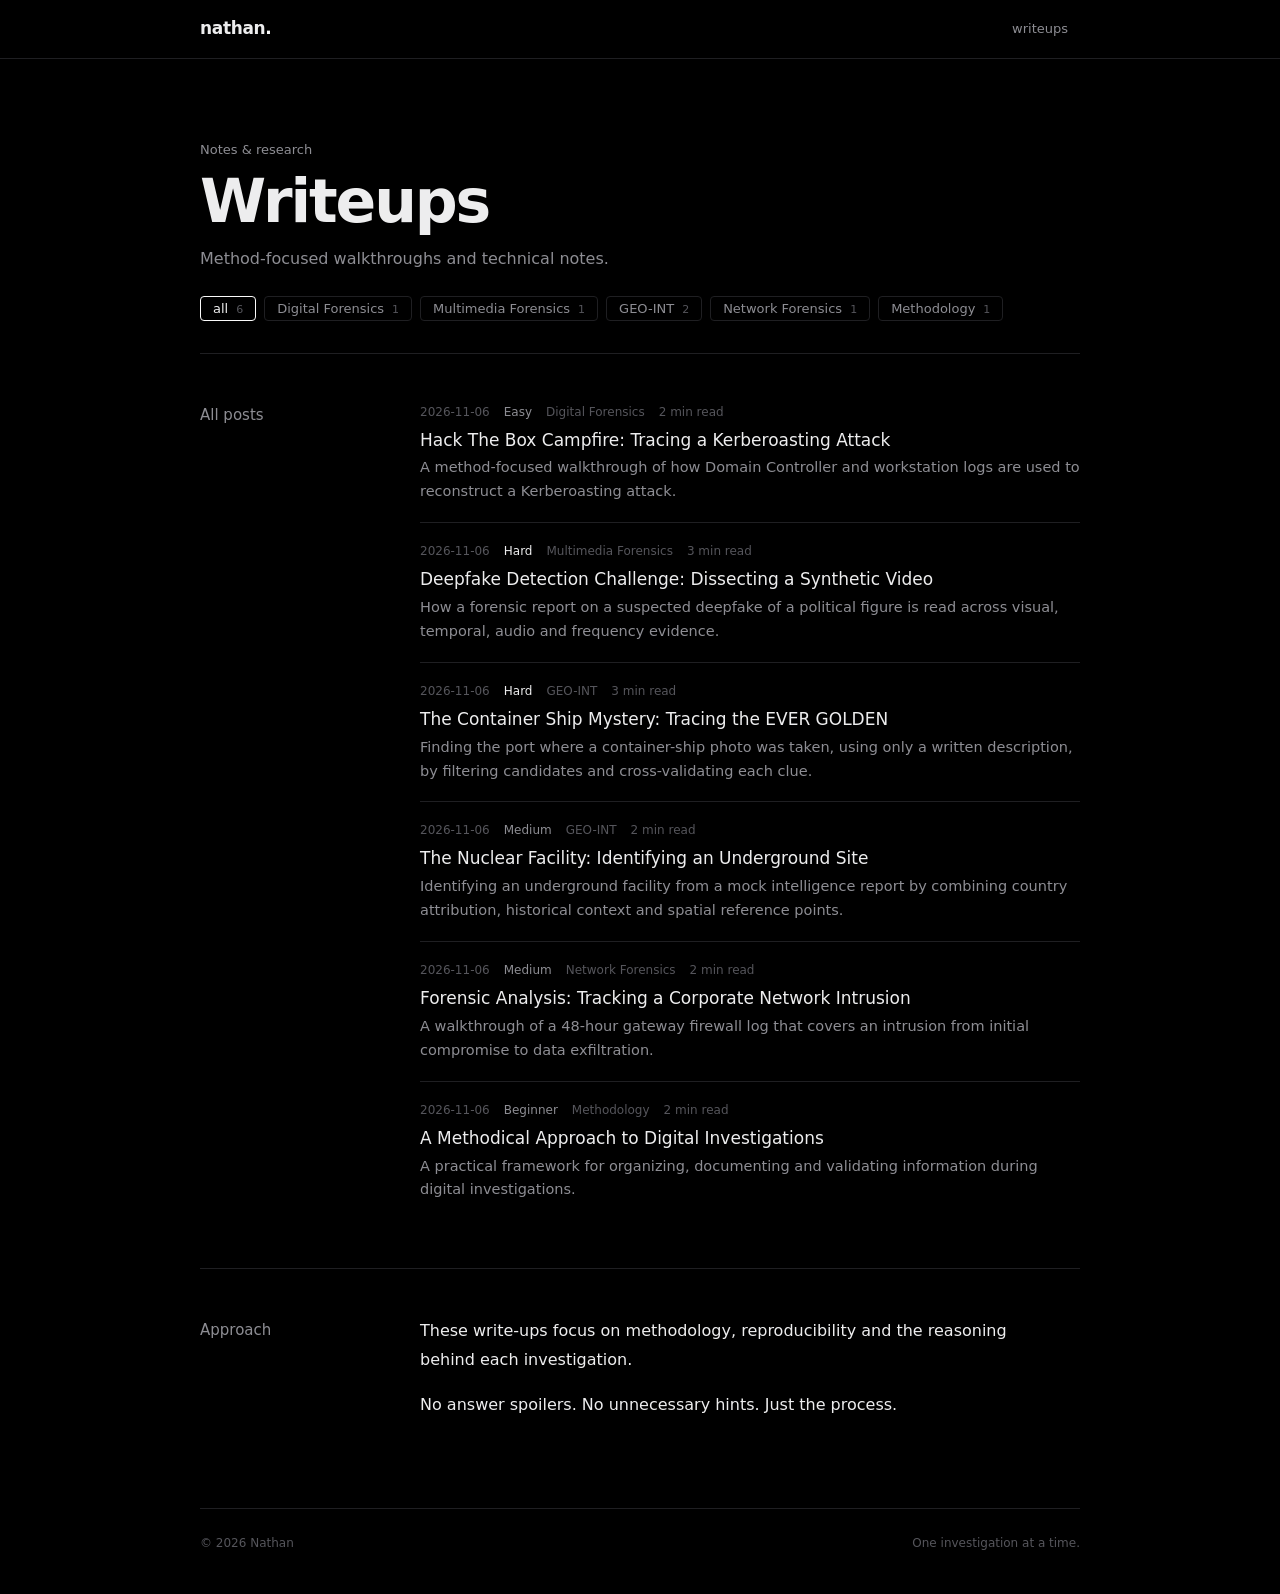
==== writeups/index.html @ 348d6dcd "Upload portfolio v26" ====
<!DOCTYPE html>
<html lang="en">
<head>
  <meta charset="UTF-8">
  <meta name="viewport" content="width=device-width, initial-scale=1">
  <title>Writeups — Nathan</title>
  <meta name="description" content="Technical write-ups covering OSINT, blue team security, forensics and methodology.">
  <meta name="theme-color" content="#000000">
  <link rel="icon" href="/assets/img/favicon.svg" type="image/svg+xml">
  <link rel="apple-touch-icon" href="/assets/img/apple-touch-icon.png">
  <meta property="og:type" content="website">
  <meta property="og:title" content="Writeups — Nathan">
  <meta property="og:description" content="Method-focused security write-ups.">
  <meta property="og:image" content="/assets/img/og.png">
  <meta name="twitter:card" content="summary_large_image">
  <link rel="preload" href="/assets/fonts/poppins-regular.woff" as="font" type="font/woff" crossorigin>
  <link rel="preload" href="/assets/fonts/poppins-bold.woff" as="font" type="font/woff" crossorigin>
  <link rel="stylesheet" href="/assets/css/style.css?v=18">
  <script type="application/ld+json">
  {
    "@context": "https://schema.org",
    "@type": "Person",
    "name": "Nathan",
    "alternateName": "skibidin4than",
    "url": "/",
    "sameAs": [
      "https://github.com/skibidin4than",
      "https://www.credly.com/users/skibidin4than/badges"
    ]
  }
  </script>
  <script src="/assets/js/main.js?v=10" defer></script>
  <script src="/assets/js/writeups.js?v=2" defer></script>
</head>
<body class="home writeups-page">
  <header class="site-header">
    <nav class="nav container" aria-label="Main navigation">
      <a class="nav-brand" href="/">nathan<span>.</span></a>
      <div class="nav-links">
        <a class="nav-link active" href="/writeups/">writeups</a>
      </div>
    </nav>
  </header>
  <main class="container page-content">
    <section class="hero" aria-labelledby="writeups-title">
      <p class="hero-kicker">Notes &amp; research</p>
      <h1 id="writeups-title">Writeups</h1>
      <p class="hero-tag">Method-focused walkthroughs and technical notes.</p>
      <div id="writeup-filters" class="filters" role="group" aria-label="Filter by category"></div>
    </section>

    <section class="section" id="posts">
      <h2 class="section-heading">All posts</h2>
      <div class="section-content">
        <div id="writeup-list" class="writeup-list" aria-live="polite">
          <p class="writeup-message">Loading write-ups...</p>
        </div>
        <noscript><p class="writeup-message">JavaScript is required to load the write-up index.</p></noscript>
      </div>
    </section>

    <section class="section" id="approach">
      <h2 class="section-heading">Approach</h2>
      <div class="section-content">
        <p class="body-text">These write-ups focus on methodology, reproducibility and the reasoning behind each investigation.</p>
        <p class="body-text">No answer spoilers. No unnecessary hints. Just the process.</p>
      </div>
    </section>
  </main>
  <footer class="site-footer container">
    <p class="footer-copy">© 2026 Nathan</p>
    <p class="footer-note">One investigation at a time.</p>
  </footer>
</body>
</html>
---- assets/css/style.css ----
@font-face {
  font-family: "Poppins";
  src: url("/assets/fonts/poppins-regular.woff") format("woff");
  font-weight: 400;
  font-style: normal;
  font-display: swap;
}

@font-face {
  font-family: "Poppins";
  src: url("/assets/fonts/poppins-medium.woff") format("woff");
  font-weight: 500;
  font-style: normal;
  font-display: swap;
}

@font-face {
  font-family: "Poppins";
  src: url("/assets/fonts/poppins-bold.woff") format("woff");
  font-weight: 700;
  font-style: normal;
  font-display: swap;
}

:root {
  color-scheme: dark;
  --bg: #000;
  --surface: #0b0b0c;
  --line: #1f1f22;
  --text: #ededee;
  --muted: #8d8d93;
  --faint: #55555b;
  --accent: #fafafa;
  --sans: "Poppins", system-ui, -apple-system, "Segoe UI", Roboto, sans-serif;
  --mono: ui-monospace, "SFMono-Regular", "JetBrains Mono", Consolas, "Liberation Mono", monospace;
  --measure: 880px;
}

* {
  box-sizing: border-box;
}

html {
  scroll-behavior: smooth;
  scroll-padding-top: 80px;
  -webkit-text-size-adjust: 100%;
  background: var(--bg);
}

body {
  margin: 0;
  min-height: 100vh;
  background: var(--bg);
  color: var(--text);
  font-family: var(--sans);
  font-size: 16px;
  line-height: 1.75;
  -webkit-font-smoothing: antialiased;
  overflow-wrap: break-word;
}

a {
  color: inherit;
  text-decoration: none;
}

a:focus-visible,
button:focus-visible {
  outline: 2px solid var(--accent);
  outline-offset: 4px;
  border-radius: 4px;
}

::selection {
  background: #fafafa;
  color: #000;
}

.container {
  width: min(100% - 48px, var(--measure));
  margin-inline: auto;
}

/* ---------- header ---------- */

.site-header {
  position: sticky;
  top: 0;
  z-index: 10;
  background: #000;
  border-bottom: 1px solid var(--line);
}

.nav {
  height: 58px;
  display: flex;
  align-items: center;
  justify-content: space-between;
}

.nav-brand {
  font-weight: 700;
  font-size: 17px;
  letter-spacing: -.02em;
}

.nav-brand span {
  color: var(--accent);
}

.nav-links {
  display: flex;
  gap: 4px;
}

.nav-link {
  padding: 4px 12px;
  color: var(--muted);
  font-family: var(--sans);
  font-size: 13px;
  transition: color .2s;
}

.nav-link:hover,
.nav-link.active {
  color: var(--text);
}

.nav-link.active {
  box-shadow: inset 0 -2px 0 var(--accent);
}

.page-content {
  padding-top: 56px;
}

/* ---------- hero ---------- */

.hero {
  padding: 0 0 48px;
  border-bottom: 1px solid var(--line);
}

.avatar {
  width: 88px;
  height: 88px;
  margin: 0 0 28px;
}

.avatar img {
  display: block;
  width: 88px;
  height: 88px;
  border-radius: 50%;
  object-fit: cover;
  border: 1px solid var(--line);
  filter: grayscale(1) contrast(1.05);
}

.hero-kicker {
  margin: 0 0 8px;
  color: var(--muted);
  font-family: var(--sans);
  font-size: 13px;
}

.hero h1 {
  margin: 0;
  font-size: clamp(40px, 11vw, 60px);
  line-height: 1.05;
  font-weight: 700;
  letter-spacing: -.035em;
}

.hero-tag {
  margin: 14px 0 0;
  color: var(--muted);
  font-size: 17px;
  line-height: 1.55;
}

.hero-tag {
  max-width: 46ch;
  font-size: 16px;
}

.hero-by {
  display: block;
  margin-top: 8px;
  color: var(--faint);
  font-size: 13px;
}

.hero-by a {
  border-bottom: 1px solid var(--faint);
  color: var(--muted);
  transition: color .2s, border-color .2s;
}

.hero-by a:hover {
  color: var(--text);
  border-color: var(--text);
}

.icons {
  display: flex;
  flex-wrap: wrap;
  gap: 6px 22px;
  margin-top: 28px;
}

.icon-link {
  display: inline-flex;
  align-items: center;
  gap: 8px;
  color: var(--muted);
  font-family: var(--sans);
  font-size: 13px;
  transition: color .2s;
}

.icon-link:hover {
  color: var(--text);
}

.icon-circle {
  display: grid;
  place-items: center;
}

.icon-circle svg {
  width: 16px;
  height: 16px;
  fill: none;
  stroke: var(--accent);
  stroke-width: 1.8;
  stroke-linecap: round;
  stroke-linejoin: round;
}

/* ---------- sections ---------- */

.section {
  padding: 48px 0;
  border-bottom: 1px solid var(--line);
}

.section:last-of-type {
  border-bottom: 0;
}

.section-heading {
  display: flex;
  align-items: baseline;
  gap: 18px;
  margin: 0 0 24px;
  font-size: 24px;
  line-height: 1.2;
  font-weight: 700;
  letter-spacing: -.02em;
}

.body-text {
  max-width: 60ch;
  margin: 0 0 16px;
  color: var(--text);
  font-size: 16px;
  line-height: 1.8;
}

.section-lead {
  margin: 0 0 20px;
  color: var(--muted);
  font-size: 15px;
  line-height: 1.7;
}

.status-line {
  display: flex;
  align-items: center;
  gap: 10px;
  margin: 0;
  color: var(--muted);
  font-family: var(--sans);
  font-size: 13px;
}

.status-indicator {
  width: 7px;
  height: 7px;
  border-radius: 50%;
  background: #3ddc84;
}

/* ---------- projects ---------- */

.project-list {
  display: grid;
}

.project {
  padding: 18px 0;
  border-top: 1px solid var(--line);
}

.project:first-child {
  border-top: 0;
  padding-top: 0;
}

.project-top {
  display: flex;
  align-items: center;
  justify-content: space-between;
  gap: 12px;
}

.project h3 {
  margin: 0;
  font-size: 17px;
  font-weight: 500;
}

.project h3 a {
  border-bottom: 1px solid var(--accent);
}

.project h3 a:hover {
  color: var(--accent);
}

.project-status {
  flex-shrink: 0;
  color: var(--faint);
  font-family: var(--sans);
  font-size: 12px;
}

.project-status.live {
  color: #3ddc84;
}

.project-description {
  margin: 4px 0 0;
  color: var(--muted);
  font-size: 15px;
  line-height: 1.65;
}

/* ---------- skills ---------- */

.skill-group {
  margin: 0 0 22px;
}

.skill-group:last-child {
  margin-bottom: 0;
}

.meta-label {
  margin: 0 0 10px;
  color: var(--faint);
  font-family: var(--sans);
  font-size: 12px;
}

.chips {
  display: flex;
  flex-wrap: wrap;
  gap: 8px;
  margin: 0;
  padding: 0;
  list-style: none;
}

.chip {
  padding: 3px 12px;
  border: 1px solid var(--line);
  border-radius: 4px;
  color: var(--muted);
  font-family: var(--sans);
  font-size: 13px;
}

.chip.focus {
  border-color: var(--accent);
  color: var(--text);
}

/* ---------- certifications (code + full name) ---------- */

.cert-list {
  display: grid;
  margin: 0;
  padding: 0;
  list-style: none;
}

.cert {
  display: grid;
  grid-template-columns: 150px 1fr;
  gap: 2px 20px;
  align-items: baseline;
  padding: 12px 0;
  border-top: 1px solid var(--line);
}

.cert:first-child {
  border-top: 0;
  padding-top: 0;
}

.cert-name {
  color: var(--text);
  font-size: 15.5px;
  line-height: 1.5;
}

.about-exp {
  margin: 8px 0 22px;
}

.cert-sub {
  display: block;
  margin-top: 2px;
  color: var(--muted);
  font-size: 14px;
}

.cert-issuer {
  color: var(--muted);
  font-family: var(--sans);
  font-size: 12.5px;
}

/* ---------- footer ---------- */

.site-footer {
  display: flex;
  flex-wrap: wrap;
  justify-content: space-between;
  gap: 8px;
  margin-top: 24px;
  padding-top: 24px;
  padding-bottom: 40px;
  border-top: 1px solid var(--line);
}

.footer-copy,
.footer-note {
  margin: 0;
  color: var(--faint);
  font-family: var(--sans);
  font-size: 12px;
}

.link-arrow::after {
  content: "";
  display: inline-block;
  width: .45em;
  height: .45em;
  margin-left: .55em;
  border-top: 2px solid currentColor;
  border-right: 2px solid currentColor;
  transform: rotate(45deg) translateY(-.08em);
}

.all-writeups {
  display: inline-block;
  margin-top: 18px;
  color: var(--text);
  font-family: var(--sans);
  font-size: 13px;
}

.all-writeups:hover {
  color: var(--accent);
}

/* ---------- writeups ---------- */

.writeups-page .hero {
  padding-bottom: 32px;
}

.filters {
  display: flex;
  flex-wrap: wrap;
  gap: 8px;
  margin-top: 24px;
}

.filter {
  display: inline-flex;
  align-items: baseline;
  padding: 4px 12px;
  background: none;
  border: 1px solid var(--line);
  border-radius: 4px;
  color: var(--muted);
  font: 400 13px var(--sans);
  cursor: pointer;
  transition: color .2s, border-color .2s;
}

.filter:hover {
  color: var(--text);
  border-color: var(--faint);
}

.filter[aria-pressed="true"] {
  color: var(--text);
  border-color: var(--accent);
}

.filter-count {
  margin-left: 8px;
  color: var(--faint);
  font-size: 11px;
}

.writeup-list {
  display: grid;
}

.writeup-row {
  display: block;
  padding: 18px 0;
  border-top: 1px solid var(--line);
  transition: padding-left .2s;
}

.writeup-row:first-child {
  border-top: 0;
  padding-top: 0;
}

.writeup-row:hover,
.writeup-row:focus-visible {
  padding-left: 10px;
  box-shadow: inset 2px 0 0 var(--accent);
}

.writeup-row:first-child:hover {
  padding-top: 0;
}

.writeup-meta {
  display: flex;
  flex-wrap: wrap;
  align-items: center;
  gap: 4px 14px;
  margin-bottom: 6px;
  color: var(--faint);
  font-family: var(--sans);
  font-size: 12px;
}

.writeup-title {
  display: block;
  font-size: 17px;
  line-height: 1.4;
  font-weight: 500;
}

.writeup-description {
  display: block;
  margin-top: 4px;
  color: var(--muted);
  font-size: 14.5px;
  line-height: 1.65;
}

.writeup-message {
  margin: 0;
  padding: 14px 0;
  color: var(--muted);
  font-size: 14px;
}

.lvl,
.cat {
  font-family: var(--sans);
  font-size: 12px;
}

.lvl-easy,
.lvl-medium,
.lvl-hard {
  color: var(--muted);
}

.lvl-hard {
  color: var(--text);
}

/* ---------- article ---------- */

.article {
  width: 100%;
}

.article-header {
  padding: 48px 0 28px;
  border-bottom: 1px solid var(--line);
}

.article-meta {
  display: flex;
  flex-wrap: wrap;
  align-items: center;
  gap: 6px 14px;
  color: var(--faint);
  font-family: var(--sans);
  font-size: 12px;
}

.article-title {
  margin: 18px 0 12px;
  font-size: clamp(28px, 8vw, 40px);
  line-height: 1.2;
  font-weight: 700;
  letter-spacing: -.03em;
}

.article-description {
  margin: 0;
  color: var(--muted);
  font-size: 16px;
  line-height: 1.7;
}

.article-tags {
  display: flex;
  flex-wrap: wrap;
  gap: 8px;
  margin-top: 18px;
}

.tag-chip {
  padding: 1px 10px;
  border: 1px solid var(--line);
  border-radius: 4px;
  color: var(--muted);
  font-family: var(--sans);
  font-size: 12px;
}

.article-body {
  padding: 14px 0 48px;
}

.article-body p,
.article-body li {
  font-size: 16px;
  line-height: 1.9;
}

.article-body p {
  margin: 16px 0;
}

.article-body ul,
.article-body ol {
  padding-left: 22px;
  margin: 16px 0;
}

.article-body li {
  padding: 2px 0;
}

.article-body a {
  border-bottom: 1px solid var(--accent);
}

.article-body h2 {
  display: flex;
  align-items: baseline;
  gap: 14px;
  margin: 44px 0 4px;
  font-size: 21px;
  line-height: 1.3;
  font-weight: 700;
  letter-spacing: -.015em;
}

.article-body h2:first-child {
  margin-top: 24px;
}

.step-number {
  flex-shrink: 0;
  color: var(--accent);
  font-family: var(--sans);
  font-size: 14px;
  font-weight: 400;
}

.article-body blockquote {
  margin: 24px 0;
  padding: 4px 0 4px 20px;
  border-left: 2px solid var(--accent);
  color: var(--muted);
  font-size: 15px;
  line-height: 1.75;
}

.article-body pre {
  max-width: 100%;
  overflow-x: auto;
  margin: 20px 0;
  padding: 16px 18px;
  background: var(--surface);
  border: 1px solid var(--line);
  border-radius: 6px;
  font: 13px/1.7 var(--mono);
}

.article-body code {
  font-family: var(--mono);
  font-size: .88em;
  overflow-wrap: anywhere;
}

.article-body :not(pre) > code {
  padding: 1px 6px;
  background: var(--surface);
  border: 1px solid var(--line);
  border-radius: 4px;
}

.article-body pre code {
  overflow-wrap: normal;
}

.takeaway {
  margin: 36px 0 0;
  padding: 18px 22px;
  background: var(--surface);
  border: 1px solid var(--line);
  border-left: 2px solid var(--accent);
  border-radius: 0 6px 6px 0;
}

.takeaway p {
  margin: 0;
  font-size: 15.5px;
}

.takeaway .takeaway-label {
  margin-bottom: 6px;
  color: var(--accent);
  font-family: var(--sans);
  font-size: 13px;
  font-weight: 700;
}

.article-footer {
  padding: 22px 0 36px;
  border-top: 1px solid var(--line);
}

.article-back {
  color: var(--text);
  font-family: var(--sans);
  font-size: 13px;
}

.article-back:hover {
  color: var(--accent);
}

.article-back.back::before {
  content: "";
  display: inline-block;
  width: .45em;
  height: .45em;
  margin-right: .6em;
  border-bottom: 2px solid currentColor;
  border-left: 2px solid currentColor;
  transform: rotate(45deg) translateY(-.08em);
}

.not-found {
  min-height: 55vh;
  display: grid;
  align-content: center;
}

.not-found .hero {
  padding: 0;
  border: 0;
}

.not-found-links {
  display: flex;
  flex-wrap: wrap;
  gap: 12px 28px;
  margin: 28px 0 0;
}

/* ---------- layout ---------- */

.section-heading {
  display: block;
  font-size: 15px;
  font-family: var(--sans);
  font-weight: 500;
  letter-spacing: 0;
  text-transform: none;
  color: var(--muted);
}

.article-header,
.article-body,
.article-footer {
  max-width: 700px;
}

@media (min-width: 760px) {
  .section {
    display: grid;
    grid-template-columns: 180px minmax(0, 1fr);
    column-gap: 40px;
  }
  .section-heading {
    margin: 4px 0 0;
  }
}

/* ---------- responsive ---------- */

@media (max-width: 520px) {
  .container {
    width: min(100% - 40px, var(--measure));
  }
  .cert {
    grid-template-columns: 1fr;
    gap: 0;
  }
  .section {
    padding: 40px 0;
  }
  .section-heading {
    margin-bottom: 16px;
  }
}

@media (min-width: 640px) {
  .page-content {
    padding-top: 80px;
  }
  .hero {
    padding-bottom: 56px;
  }
}

@media (prefers-reduced-motion: reduce) {
  html {
    scroll-behavior: auto;
  }
  *,
  *::before,
  *::after {
    transition-duration: .01ms !important;
  }
}
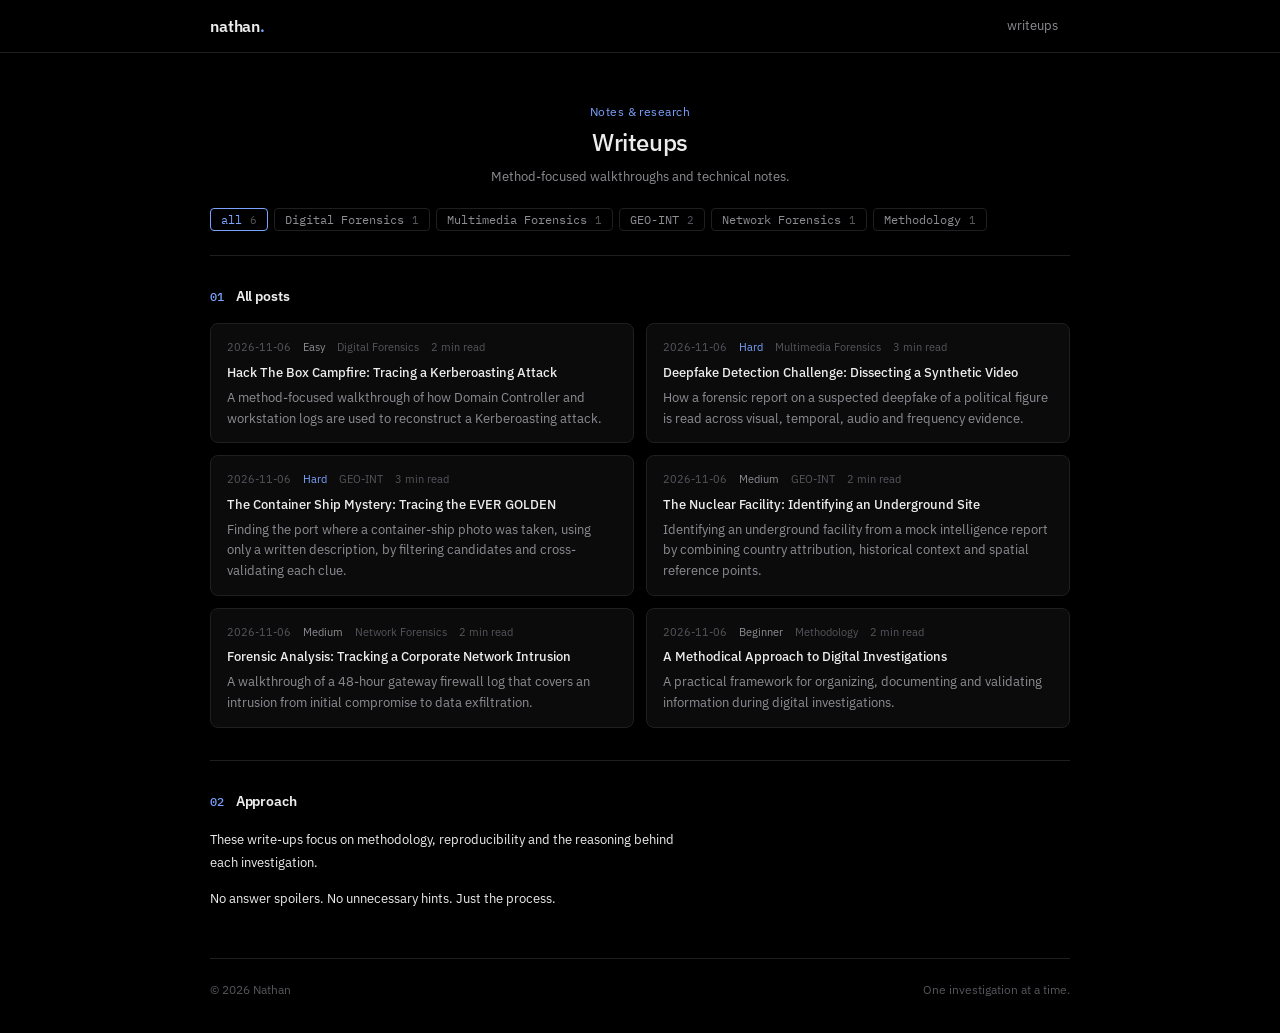
==== commit 9564a12c: "Redesign v2: IBM Plex fonts, matte black, centered hero, Credentials 02, Achievements 03, CGRCP, no " ====
--- a/writeups/index.html
+++ b/writeups/index.html
@@ -13,9 +13,10 @@
   <meta property="og:description" content="Method-focused security write-ups.">
   <meta property="og:image" content="/assets/img/og.png">
   <meta name="twitter:card" content="summary_large_image">
-  <link rel="preload" href="/assets/fonts/poppins-regular.woff" as="font" type="font/woff" crossorigin>
-  <link rel="preload" href="/assets/fonts/poppins-bold.woff" as="font" type="font/woff" crossorigin>
-  <link rel="stylesheet" href="/assets/css/style.css?v=18">
+  <link rel="preconnect" href="https://fonts.googleapis.com">
+  <link rel="preconnect" href="https://fonts.gstatic.com" crossorigin>
+  <link rel="stylesheet" href="https://fonts.googleapis.com/css2?family=IBM+Plex+Mono:wght@400;500&amp;family=IBM+Plex+Sans:ital,wght@0,400;0,500;0,600;1,400&amp;display=swap">
+  <link rel="stylesheet" href="/assets/css/style.css?v=19">
   <script type="application/ld+json">
   {
     "@context": "https://schema.org",
@@ -50,7 +51,7 @@
     </section>
 
     <section class="section" id="posts">
-      <h2 class="section-heading">All posts</h2>
+      <h2 class="section-heading"><span class="section-num">01</span> All posts</h2>
       <div class="section-content">
         <div id="writeup-list" class="writeup-list" aria-live="polite">
           <p class="writeup-message">Loading write-ups...</p>
@@ -60,7 +61,7 @@
     </section>
 
     <section class="section" id="approach">
-      <h2 class="section-heading">Approach</h2>
+      <h2 class="section-heading"><span class="section-num">02</span> Approach</h2>
       <div class="section-content">
         <p class="body-text">These write-ups focus on methodology, reproducibility and the reasoning behind each investigation.</p>
         <p class="body-text">No answer spoilers. No unnecessary hints. Just the process.</p>
--- a/assets/css/style.css
+++ b/assets/css/style.css
@@ -1,39 +1,17 @@
-@font-face {
-  font-family: "Poppins";
-  src: url("/assets/fonts/poppins-regular.woff") format("woff");
-  font-weight: 400;
-  font-style: normal;
-  font-display: swap;
-}
-
-@font-face {
-  font-family: "Poppins";
-  src: url("/assets/fonts/poppins-medium.woff") format("woff");
-  font-weight: 500;
-  font-style: normal;
-  font-display: swap;
-}
-
-@font-face {
-  font-family: "Poppins";
-  src: url("/assets/fonts/poppins-bold.woff") format("woff");
-  font-weight: 700;
-  font-style: normal;
-  font-display: swap;
-}
-
 :root {
   color-scheme: dark;
-  --bg: #000;
+  --bg: #000000;
   --surface: #0b0b0c;
   --line: #1f1f22;
   --text: #ededee;
   --muted: #8d8d93;
   --faint: #55555b;
-  --accent: #fafafa;
-  --sans: "Poppins", system-ui, -apple-system, "Segoe UI", Roboto, sans-serif;
-  --mono: ui-monospace, "SFMono-Regular", "JetBrains Mono", Consolas, "Liberation Mono", monospace;
-  --measure: 880px;
+  --accent: #7aa2ff;
+  --accent-soft: #60a5fa;
+  --live: #3ddc84;
+  --sans: "IBM Plex Sans", "Helvetica Neue", Arial, sans-serif;
+  --mono: "IBM Plex Mono", ui-monospace, monospace;
+  --measure: 860px;
 }
 
 * {
@@ -42,7 +20,7 @@
 
 html {
   scroll-behavior: smooth;
-  scroll-padding-top: 80px;
+  scroll-padding-top: 72px;
   -webkit-text-size-adjust: 100%;
   background: var(--bg);
 }
@@ -53,8 +31,8 @@
   background: var(--bg);
   color: var(--text);
   font-family: var(--sans);
-  font-size: 16px;
-  line-height: 1.75;
+  font-size: 13px;
+  line-height: 1.8;
   -webkit-font-smoothing: antialiased;
   overflow-wrap: break-word;
 }
@@ -72,36 +50,35 @@
 }
 
 ::selection {
-  background: #fafafa;
-  color: #000;
+  background: var(--accent);
+  color: var(--bg);
 }
 
 .container {
-  width: min(100% - 48px, var(--measure));
+  width: min(100% - 40px, var(--measure));
   margin-inline: auto;
 }
-
-/* ---------- header ---------- */
 
 .site-header {
   position: sticky;
   top: 0;
   z-index: 10;
-  background: #000;
+  background: var(--bg);
   border-bottom: 1px solid var(--line);
 }
 
 .nav {
-  height: 58px;
+  height: 52px;
   display: flex;
   align-items: center;
   justify-content: space-between;
 }
 
 .nav-brand {
-  font-weight: 700;
-  font-size: 17px;
-  letter-spacing: -.02em;
+  font-family: var(--sans);
+  font-weight: 600;
+  font-size: 16px;
+  letter-spacing: -.01em;
 }
 
 .nav-brand span {
@@ -131,26 +108,25 @@
 }
 
 .page-content {
-  padding-top: 56px;
-}
-
-/* ---------- hero ---------- */
+  padding-top: 36px;
+}
 
 .hero {
-  padding: 0 0 48px;
+  padding: 0 0 32px;
   border-bottom: 1px solid var(--line);
+  text-align: center;
 }
 
 .avatar {
-  width: 88px;
-  height: 88px;
-  margin: 0 0 28px;
+  width: 120px;
+  height: 120px;
+  margin: 0 auto 20px;
 }
 
 .avatar img {
   display: block;
-  width: 88px;
-  height: 88px;
+  width: 120px;
+  height: 120px;
   border-radius: 50%;
   object-fit: cover;
   border: 1px solid var(--line);
@@ -158,37 +134,34 @@
 }
 
 .hero-kicker {
-  margin: 0 0 8px;
-  color: var(--muted);
-  font-family: var(--sans);
-  font-size: 13px;
+  margin: 0 0 6px;
+  color: var(--accent);
+  font-family: var(--sans);
+  font-size: 12px;
+  letter-spacing: .04em;
 }
 
 .hero h1 {
   margin: 0;
-  font-size: clamp(40px, 11vw, 60px);
-  line-height: 1.05;
-  font-weight: 700;
-  letter-spacing: -.035em;
+  font-size: clamp(20px, 5vw, 24px);
+  line-height: 1.1;
+  font-weight: 500;
+  letter-spacing: -.02em;
 }
 
 .hero-tag {
-  margin: 14px 0 0;
-  color: var(--muted);
-  font-size: 17px;
-  line-height: 1.55;
-}
-
-.hero-tag {
+  margin: 12px auto 0;
   max-width: 46ch;
-  font-size: 16px;
+  color: var(--muted);
+  font-size: 13px;
+  line-height: 1.6;
 }
 
 .hero-by {
   display: block;
-  margin-top: 8px;
+  margin-top: 6px;
   color: var(--faint);
-  font-size: 13px;
+  font-size: 12px;
 }
 
 .hero-by a {
@@ -198,15 +171,16 @@
 }
 
 .hero-by a:hover {
-  color: var(--text);
-  border-color: var(--text);
+  color: var(--accent);
+  border-color: var(--accent);
 }
 
 .icons {
   display: flex;
   flex-wrap: wrap;
-  gap: 6px 22px;
-  margin-top: 28px;
+  gap: 6px 20px;
+  margin-top: 22px;
+  justify-content: center;
 }
 
 .icon-link {
@@ -215,12 +189,12 @@
   gap: 8px;
   color: var(--muted);
   font-family: var(--sans);
-  font-size: 13px;
+  font-size: 12px;
   transition: color .2s;
 }
 
 .icon-link:hover {
-  color: var(--text);
+  color: var(--accent);
 }
 
 .icon-circle {
@@ -229,8 +203,8 @@
 }
 
 .icon-circle svg {
-  width: 16px;
-  height: 16px;
+  width: 15px;
+  height: 15px;
   fill: none;
   stroke: var(--accent);
   stroke-width: 1.8;
@@ -238,10 +212,8 @@
   stroke-linejoin: round;
 }
 
-/* ---------- sections ---------- */
-
 .section {
-  padding: 48px 0;
+  padding: 32px 0;
   border-bottom: 1px solid var(--line);
 }
 
@@ -252,26 +224,38 @@
 .section-heading {
   display: flex;
   align-items: baseline;
-  gap: 18px;
-  margin: 0 0 24px;
-  font-size: 24px;
-  line-height: 1.2;
-  font-weight: 700;
-  letter-spacing: -.02em;
+  gap: 12px;
+  margin: 0 0 18px;
+  font-size: 14px;
+  line-height: 1.25;
+  font-weight: 600;
+  letter-spacing: -.01em;
+}
+
+.section-num {
+  flex-shrink: 0;
+  color: var(--accent);
+  font-family: var(--mono);
+  font-size: 12px;
+  font-weight: 500;
 }
 
 .body-text {
   max-width: 60ch;
+  margin: 0 0 12px;
+  color: var(--text);
+  font-size: 13px;
+  line-height: 1.8;
+}
+
+.body-text:last-child {
+  margin-bottom: 0;
+}
+
+.section-lead {
   margin: 0 0 16px;
-  color: var(--text);
-  font-size: 16px;
-  line-height: 1.8;
-}
-
-.section-lead {
-  margin: 0 0 20px;
-  color: var(--muted);
-  font-size: 15px;
+  color: var(--muted);
+  font-size: 14px;
   line-height: 1.7;
 }
 
@@ -279,33 +263,96 @@
   display: flex;
   align-items: center;
   gap: 10px;
-  margin: 0;
-  color: var(--muted);
-  font-family: var(--sans);
-  font-size: 13px;
+  margin: 16px 0 0;
+  color: var(--muted);
+  font-family: var(--sans);
+  font-size: 12px;
 }
 
 .status-indicator {
   width: 7px;
   height: 7px;
   border-radius: 50%;
-  background: #3ddc84;
-}
-
-/* ---------- projects ---------- */
-
-.project-list {
+  background: var(--live);
+}
+
+.terminal {
+  background: var(--surface);
+  border: 1px solid var(--line);
+  border-radius: 8px;
+  overflow: hidden;
+}
+
+.term-head {
+  display: flex;
+  align-items: center;
+  gap: 6px;
+  padding: 10px 14px;
+  border-bottom: 1px solid var(--line);
+}
+
+.term-dot {
+  width: 9px;
+  height: 9px;
+  border-radius: 50%;
+  background: var(--line);
+}
+
+.term-title {
+  margin-left: 8px;
+  color: var(--faint);
+  font-family: var(--sans);
+  font-size: 12px;
+}
+
+.term-line {
+  margin: 0;
+  padding: 14px 14px 4px;
+  color: var(--text);
+  font-family: var(--sans);
+  font-size: 13px;
+}
+
+.term-line .prompt {
+  color: var(--accent);
+  margin-right: 8px;
+}
+
+.term-out {
+  margin: 0;
+  padding: 4px 14px 14px;
+}
+
+.term-row {
   display: grid;
+  grid-template-columns: 72px 1fr;
+  gap: 12px;
+  padding: 2px 0;
+  font-family: var(--sans);
+  font-size: 13px;
+  line-height: 1.7;
+}
+
+.term-row dt {
+  color: var(--faint);
+}
+
+.term-row dd {
+  margin: 0;
+  color: var(--text);
+}
+
+.project-grid {
+  display: grid;
+  grid-template-columns: 1fr;
+  gap: 12px;
 }
 
 .project {
-  padding: 18px 0;
-  border-top: 1px solid var(--line);
-}
-
-.project:first-child {
-  border-top: 0;
-  padding-top: 0;
+  padding: 14px 16px;
+  background: var(--surface);
+  border: 1px solid var(--line);
+  border-radius: 8px;
 }
 
 .project-top {
@@ -317,12 +364,13 @@
 
 .project h3 {
   margin: 0;
-  font-size: 17px;
+  font-size: 14px;
   font-weight: 500;
 }
 
 .project h3 a {
   border-bottom: 1px solid var(--accent);
+  color: var(--text);
 }
 
 .project h3 a:hover {
@@ -333,24 +381,22 @@
   flex-shrink: 0;
   color: var(--faint);
   font-family: var(--sans);
-  font-size: 12px;
+  font-size: 11px;
 }
 
 .project-status.live {
-  color: #3ddc84;
+  color: var(--live);
 }
 
 .project-description {
-  margin: 4px 0 0;
-  color: var(--muted);
-  font-size: 15px;
+  margin: 6px 0 0;
+  color: var(--muted);
+  font-size: 14px;
   line-height: 1.65;
 }
 
-/* ---------- skills ---------- */
-
 .skill-group {
-  margin: 0 0 22px;
+  margin: 0 0 16px;
 }
 
 .skill-group:last-child {
@@ -358,36 +404,36 @@
 }
 
 .meta-label {
-  margin: 0 0 10px;
+  margin: 0 0 8px;
   color: var(--faint);
   font-family: var(--sans);
-  font-size: 12px;
+  font-size: 11px;
+  letter-spacing: .04em;
+  text-transform: uppercase;
 }
 
 .chips {
   display: flex;
   flex-wrap: wrap;
-  gap: 8px;
+  gap: 6px;
   margin: 0;
   padding: 0;
   list-style: none;
 }
 
 .chip {
-  padding: 3px 12px;
+  padding: 2px 10px;
   border: 1px solid var(--line);
   border-radius: 4px;
   color: var(--muted);
   font-family: var(--sans);
-  font-size: 13px;
+  font-size: 12px;
 }
 
 .chip.focus {
   border-color: var(--accent);
-  color: var(--text);
-}
-
-/* ---------- certifications (code + full name) ---------- */
+  color: var(--accent);
+}
 
 .cert-list {
   display: grid;
@@ -398,10 +444,10 @@
 
 .cert {
   display: grid;
-  grid-template-columns: 150px 1fr;
-  gap: 2px 20px;
+  grid-template-columns: 88px 1fr;
+  gap: 4px 16px;
   align-items: baseline;
-  padding: 12px 0;
+  padding: 9px 0;
   border-top: 1px solid var(--line);
 }
 
@@ -410,39 +456,104 @@
   padding-top: 0;
 }
 
+.cert-code {
+  color: var(--accent);
+  font-family: var(--mono);
+  font-size: 12px;
+  font-weight: 500;
+  overflow-wrap: anywhere;
+}
+
+.cert-body {
+  min-width: 0;
+}
+
 .cert-name {
-  color: var(--text);
-  font-size: 15.5px;
+  display: block;
+  color: var(--text);
+  font-size: 12px;
   line-height: 1.5;
+  font-weight: 400;
+}
+
+.cert-issuer {
+  display: block;
+  margin-top: 1px;
+  color: var(--faint);
+  font-size: 12px;
+  line-height: 1.5;
+}
+
+.cert-highlight {
+  background: var(--surface);
+  border: 1px solid var(--line);
+  border-radius: 6px;
+  padding: 9px 12px;
+  margin: 0 -12px 9px;
+}
+
+.cert-highlight + .cert {
+  border-top: 0;
 }
 
 .about-exp {
-  margin: 8px 0 22px;
-}
-
-.cert-sub {
+  margin: 16px 0 0;
+}
+
+.cred-subhead {
+  margin-top: 20px;
+}
+
+.ach-list {
+  display: grid;
+  gap: 10px;
+  margin: 0;
+  padding: 0;
+  list-style: none;
+}
+
+.ach {
+  display: grid;
+  grid-template-columns: 64px 1fr;
+  gap: 4px 16px;
+  align-items: baseline;
+  padding: 12px 14px;
+  background: var(--surface);
+  border: 1px solid var(--line);
+  border-radius: 8px;
+}
+
+.ach-rank {
+  color: var(--accent);
+  font-family: var(--mono);
+  font-size: 13px;
+  font-weight: 600;
+}
+
+.ach-name {
   display: block;
-  margin-top: 2px;
-  color: var(--muted);
-  font-size: 14px;
-}
-
-.cert-issuer {
-  color: var(--muted);
-  font-family: var(--sans);
+  color: var(--text);
   font-size: 12.5px;
-}
-
-/* ---------- footer ---------- */
+  font-weight: 500;
+  line-height: 1.5;
+}
+
+.ach-sub {
+  display: block;
+  margin-top: 1px;
+  color: var(--muted);
+  font-size: 12.5px;
+  line-height: 1.55;
+}
 
 .site-footer {
   display: flex;
   flex-wrap: wrap;
   justify-content: space-between;
   gap: 8px;
-  margin-top: 24px;
-  padding-top: 24px;
-  padding-bottom: 40px;
+  margin-top: 16px;
+  padding-top: 20px;
+  padding-bottom: 32px;
   border-top: 1px solid var(--line);
 }
 
@@ -467,7 +578,7 @@
 
 .all-writeups {
   display: inline-block;
-  margin-top: 18px;
+  margin-top: 16px;
   color: var(--text);
   font-family: var(--sans);
   font-size: 13px;
@@ -477,28 +588,26 @@
   color: var(--accent);
 }
 
-/* ---------- writeups ---------- */
-
 .writeups-page .hero {
-  padding-bottom: 32px;
+  padding-bottom: 24px;
 }
 
 .filters {
   display: flex;
   flex-wrap: wrap;
-  gap: 8px;
-  margin-top: 24px;
+  gap: 6px;
+  margin-top: 20px;
 }
 
 .filter {
   display: inline-flex;
   align-items: baseline;
-  padding: 4px 12px;
+  padding: 3px 10px;
   background: none;
   border: 1px solid var(--line);
   border-radius: 4px;
   color: var(--muted);
-  font: 400 13px var(--sans);
+  font: 400 12px var(--mono);
   cursor: pointer;
   transition: color .2s, border-color .2s;
 }
@@ -509,7 +618,7 @@
 }
 
 .filter[aria-pressed="true"] {
-  color: var(--text);
+  color: var(--accent);
   border-color: var(--accent);
 }
 
@@ -521,45 +630,39 @@
 
 .writeup-list {
   display: grid;
+  grid-template-columns: 1fr;
+  gap: 12px;
 }
 
 .writeup-row {
   display: block;
-  padding: 18px 0;
-  border-top: 1px solid var(--line);
-  transition: padding-left .2s;
-}
-
-.writeup-row:first-child {
-  border-top: 0;
-  padding-top: 0;
+  padding: 14px 16px;
+  background: var(--surface);
+  border: 1px solid var(--line);
+  border-radius: 8px;
+  transition: border-color .2s;
 }
 
 .writeup-row:hover,
 .writeup-row:focus-visible {
-  padding-left: 10px;
-  box-shadow: inset 2px 0 0 var(--accent);
-}
-
-.writeup-row:first-child:hover {
-  padding-top: 0;
+  border-color: var(--accent);
 }
 
 .writeup-meta {
   display: flex;
   flex-wrap: wrap;
   align-items: center;
-  gap: 4px 14px;
+  gap: 4px 12px;
   margin-bottom: 6px;
   color: var(--faint);
   font-family: var(--sans);
-  font-size: 12px;
+  font-size: 11px;
 }
 
 .writeup-title {
   display: block;
-  font-size: 17px;
-  line-height: 1.4;
+  font-size: 13px;
+  line-height: 1.45;
   font-weight: 500;
 }
 
@@ -567,7 +670,7 @@
   display: block;
   margin-top: 4px;
   color: var(--muted);
-  font-size: 14.5px;
+  font-size: 12.5px;
   line-height: 1.65;
 }
 
@@ -581,27 +684,24 @@
 .lvl,
 .cat {
   font-family: var(--sans);
-  font-size: 12px;
+  font-size: 11px;
 }
 
 .lvl-easy,
-.lvl-medium,
+.lvl-medium {
+  color: var(--muted);
+}
+
 .lvl-hard {
-  color: var(--muted);
-}
-
-.lvl-hard {
-  color: var(--text);
-}
-
-/* ---------- article ---------- */
+  color: var(--accent);
+}
 
 .article {
   width: 100%;
 }
 
 .article-header {
-  padding: 48px 0 28px;
+  padding: 36px 0 22px;
   border-bottom: 1px solid var(--line);
 }
 
@@ -609,32 +709,32 @@
   display: flex;
   flex-wrap: wrap;
   align-items: center;
-  gap: 6px 14px;
+  gap: 6px 12px;
   color: var(--faint);
   font-family: var(--sans);
   font-size: 12px;
 }
 
 .article-title {
-  margin: 18px 0 12px;
-  font-size: clamp(28px, 8vw, 40px);
-  line-height: 1.2;
-  font-weight: 700;
-  letter-spacing: -.03em;
+  margin: 14px 0 10px;
+  font-size: clamp(22px, 6vw, 26px);
+  line-height: 1.25;
+  font-weight: 600;
+  letter-spacing: -.015em;
 }
 
 .article-description {
   margin: 0;
   color: var(--muted);
-  font-size: 16px;
+  font-size: 15px;
   line-height: 1.7;
 }
 
 .article-tags {
   display: flex;
   flex-wrap: wrap;
-  gap: 8px;
-  margin-top: 18px;
+  gap: 6px;
+  margin-top: 16px;
 }
 
 .tag-chip {
@@ -643,27 +743,27 @@
   border-radius: 4px;
   color: var(--muted);
   font-family: var(--sans);
-  font-size: 12px;
+  font-size: 11px;
 }
 
 .article-body {
-  padding: 14px 0 48px;
+  padding: 12px 0 36px;
 }
 
 .article-body p,
 .article-body li {
-  font-size: 16px;
-  line-height: 1.9;
+  font-size: 14px;
+  line-height: 1.85;
 }
 
 .article-body p {
-  margin: 16px 0;
+  margin: 14px 0;
 }
 
 .article-body ul,
 .article-body ol {
   padding-left: 22px;
-  margin: 16px 0;
+  margin: 14px 0;
 }
 
 .article-body li {
@@ -672,45 +772,50 @@
 
 .article-body a {
   border-bottom: 1px solid var(--accent);
+  color: var(--text);
+}
+
+.article-body a:hover {
+  color: var(--accent);
 }
 
 .article-body h2 {
   display: flex;
   align-items: baseline;
-  gap: 14px;
-  margin: 44px 0 4px;
-  font-size: 21px;
+  gap: 12px;
+  margin: 36px 0 4px;
+  font-size: 17px;
   line-height: 1.3;
-  font-weight: 700;
-  letter-spacing: -.015em;
+  font-weight: 600;
+  letter-spacing: -.01em;
 }
 
 .article-body h2:first-child {
-  margin-top: 24px;
+  margin-top: 20px;
 }
 
 .step-number {
   flex-shrink: 0;
   color: var(--accent);
   font-family: var(--sans);
-  font-size: 14px;
-  font-weight: 400;
+  font-size: 13px;
+  font-weight: 500;
 }
 
 .article-body blockquote {
-  margin: 24px 0;
-  padding: 4px 0 4px 20px;
+  margin: 20px 0;
+  padding: 4px 0 4px 18px;
   border-left: 2px solid var(--accent);
   color: var(--muted);
-  font-size: 15px;
+  font-size: 13.5px;
   line-height: 1.75;
 }
 
 .article-body pre {
   max-width: 100%;
   overflow-x: auto;
-  margin: 20px 0;
-  padding: 16px 18px;
+  margin: 18px 0;
+  padding: 14px 16px;
   background: var(--surface);
   border: 1px solid var(--line);
   border-radius: 6px;
@@ -735,8 +840,8 @@
 }
 
 .takeaway {
-  margin: 36px 0 0;
-  padding: 18px 22px;
+  margin: 28px 0 0;
+  padding: 16px 18px;
   background: var(--surface);
   border: 1px solid var(--line);
   border-left: 2px solid var(--accent);
@@ -745,19 +850,19 @@
 
 .takeaway p {
   margin: 0;
-  font-size: 15.5px;
+  font-size: 14px;
 }
 
 .takeaway .takeaway-label {
   margin-bottom: 6px;
   color: var(--accent);
   font-family: var(--sans);
-  font-size: 13px;
-  font-weight: 700;
+  font-size: 12px;
+  font-weight: 600;
 }
 
 .article-footer {
-  padding: 22px 0 36px;
+  padding: 20px 0 28px;
   border-top: 1px solid var(--line);
 }
 
@@ -800,59 +905,47 @@
   margin: 28px 0 0;
 }
 
-/* ---------- layout ---------- */
-
-.section-heading {
-  display: block;
-  font-size: 15px;
-  font-family: var(--sans);
-  font-weight: 500;
-  letter-spacing: 0;
-  text-transform: none;
-  color: var(--muted);
-}
-
 .article-header,
 .article-body,
 .article-footer {
   max-width: 700px;
 }
 
-@media (min-width: 760px) {
-  .section {
-    display: grid;
-    grid-template-columns: 180px minmax(0, 1fr);
-    column-gap: 40px;
-  }
-  .section-heading {
-    margin: 4px 0 0;
-  }
-}
-
-/* ---------- responsive ---------- */
+@media (min-width: 640px) {
+  .page-content {
+    padding-top: 48px;
+  }
+  .hero {
+    padding-bottom: 36px;
+  }
+  .project-grid {
+    grid-template-columns: 1fr 1fr;
+  }
+  .writeup-list {
+    grid-template-columns: 1fr 1fr;
+  }
+  .cert {
+    grid-template-columns: 110px 1fr;
+  }
+}
 
 @media (max-width: 520px) {
   .container {
-    width: min(100% - 40px, var(--measure));
+    width: min(100% - 32px, var(--measure));
+  }
+  .section {
+    padding: 28px 0;
   }
   .cert {
-    grid-template-columns: 1fr;
-    gap: 0;
-  }
-  .section {
-    padding: 40px 0;
-  }
-  .section-heading {
-    margin-bottom: 16px;
-  }
-}
-
-@media (min-width: 640px) {
-  .page-content {
-    padding-top: 80px;
-  }
-  .hero {
-    padding-bottom: 56px;
+    grid-template-columns: 76px 1fr;
+    gap: 4px 12px;
+  }
+  .cert-highlight {
+    margin: 0 -8px 9px;
+    padding: 9px 8px;
+  }
+  .term-row {
+    grid-template-columns: 64px 1fr;
   }
 }
 
@@ -866,3 +959,8 @@
     transition-duration: .01ms !important;
   }
 }
+
+.exp-line { margin: 8px 0 22px; font-size: 13px; line-height: 1.6; }
+.exp-name { font-weight: 500; }
+.exp-date { margin-left: 10px; color: var(--muted); font-family: var(--mono); font-size: 12.5px; white-space: nowrap; }
+.exp-sub { display: block; margin-top: 2px; color: var(--muted); font-size: 12.5px; }
